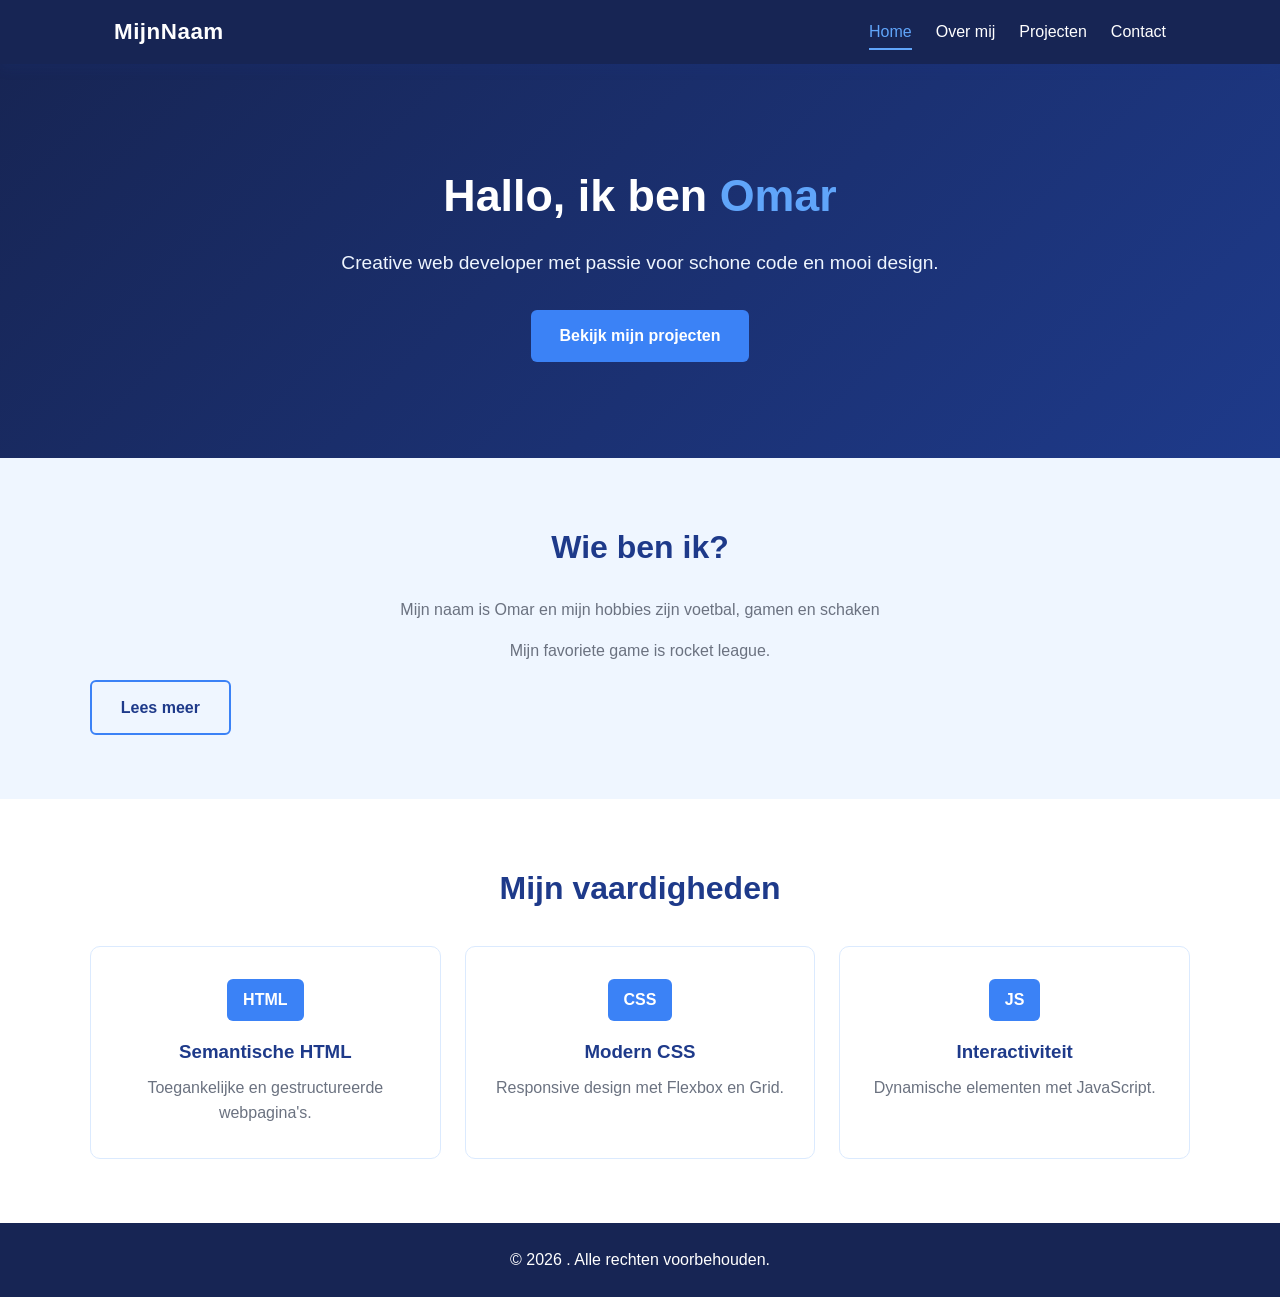
==== index.html @ 49e545e5 "Projectenpagina met 3 projecten + README historie" ====
<!DOCTYPE html>
<html lang="nl">
<head>
    <meta charset="UTF-8">
    <meta name="viewport" content="width=device-width, initial-scale=1.0">
    <meta name="description" content="Persoonlijke website - portfolio en contact">
    <title>Home | Persoonlijke Website</title>
    <link rel="stylesheet" href="css/style.css">
    <link rel="stylesheet" href="css/responsive.css">
</head>
<body>
    <header class="header">
        <nav class="navbar">
            <a href="index.html" class="logo">MijnNaam</a>
            <button class="menu-toggle" id="menuToggle" aria-label="Menu openen">
                <span></span>
                <span></span>
                <span></span>
            </button>
            <ul class="nav-links" id="navLinks">
                <li><a href="index.html" class="active">Home</a></li>
                <li><a href="pages/over-mij.html">Over mij</a></li>
                <li><a href="pages/projecten.html">Projecten</a></li>
                <li><a href="pages/contact.html">Contact</a></li>
            </ul>
        </nav>
    </header>

    <main>
        <section class="hero">
            <div class="hero-content">
                <h1>Hallo, ik ben <span class="highlight">Omar</span></h1>
                <p class="subtitle">Creative web developer met passie voor schone code en mooi design.</p>
                <a href="pages/projecten.html" class="btn btn-primary">Bekijk mijn projecten</a>
            </div>
        </section>

        <section class="section about-preview">
            <div class="container">
                <h2>Wie ben ik?</h2>
                <p>Mijn naam is Omar en mijn hobbies zijn voetbal, gamen en schaken</p>
                <p>Mijn favoriete game is rocket league.</p>
                <a href="pages/over-mij.html" class="btn btn-secondary">Lees meer</a>
            </div>
        </section>

        <section class="section features">
            <div class="container">
                <h2>Mijn vaardigheden</h2>
                <div class="cards">
                    <article class="card">
                        <div class="card-icon">HTML</div>
                        <h3>Semantische HTML</h3>
                        <p>Toegankelijke en gestructureerde webpagina's.</p>
                    </article>
                    <article class="card">
                        <div class="card-icon">CSS</div>
                        <h3>Modern CSS</h3>
                        <p>Responsive design met Flexbox en Grid.</p>
                    </article>
                    <article class="card">
                        <div class="card-icon">JS</div>
                        <h3>Interactiviteit</h3>
                        <p>Dynamische elementen met JavaScript.</p>
                    </article>
                </div>
            </div>
        </section>
    </main>

    <footer class="footer">
        <p>&copy; 2026 . Alle rechten voorbehouden.</p>
    </footer>

    <script src="js/script.js"></script>
</body>
</html>
---- css/style.css ----
:root {
    --color-primary: #1e3a8a;
    --color-primary-dark: #172554;
    --color-primary-light: #3b82f6;
    --color-accent: #60a5fa;
    --color-bg: #ffffff;
    --color-bg-alt: #eff6ff;
    --color-text: #1f2937;
    --color-text-light: #6b7280;
    --color-white: #ffffff;
    --shadow: 0 4px 12px rgba(30, 58, 138, 0.15);
    --radius: 10px;
}

* {
    margin: 0;
    padding: 0;
    box-sizing: border-box;
}

body {
    font-family: 'Segoe UI', Arial, sans-serif;
    line-height: 1.6;
    color: var(--color-text);
    background-color: var(--color-bg);
}

a {
    text-decoration: none;
    color: inherit;
}

img {
    max-width: 100%;
    display: block;
}

/* ---------- Header & Navigatie ---------- */
.header {
    background-color: var(--color-primary-dark);
    position: sticky;
    top: 0;
    z-index: 100;
    box-shadow: var(--shadow);
}

.navbar {
    max-width: 1100px;
    margin: 0 auto;
    padding: 0 1.5rem;
    display: flex;
    align-items: center;
    justify-content: space-between;
    height: 64px;
}

.logo {
    color: var(--color-white);
    font-size: 1.4rem;
    font-weight: 700;
    letter-spacing: 0.5px;
}

.nav-links {
    list-style: none;
    display: flex;
    gap: 1.5rem;
}

.nav-links a {
    color: var(--color-white);
    padding: 0.5rem 0;
    border-bottom: 2px solid transparent;
    transition: color 0.3s, border-color 0.3s;
}

.nav-links a:hover,
.nav-links a.active {
    color: var(--color-accent);
    border-color: var(--color-accent);
}

.menu-toggle {
    display: none;
    flex-direction: column;
    gap: 5px;
    background: none;
    border: none;
    cursor: pointer;
    padding: 5px;
}

.menu-toggle span {
    width: 25px;
    height: 3px;
    background-color: var(--color-white);
    border-radius: 2px;
    transition: transform 0.3s, opacity 0.3s;
}

/* ---------- Hero ---------- */
.hero {
    background: linear-gradient(135deg, var(--color-primary-dark), var(--color-primary));
    color: var(--color-white);
    text-align: center;
    padding: 6rem 1.5rem;
}

.hero-content h1 {
    font-size: 2.8rem;
    margin-bottom: 1rem;
}

.highlight {
    color: var(--color-accent);
}

.subtitle {
    font-size: 1.2rem;
    max-width: 600px;
    margin: 0 auto 2rem;
    color: var(--color-bg-alt);
}

/* ---------- Secties ---------- */
.section {
    padding: 4rem 1.5rem;
}

.section:nth-of-type(even) {
    background-color: var(--color-bg-alt);
}

.container {
    max-width: 1100px;
    margin: 0 auto;
}

.section h2 {
    font-size: 2rem;
    color: var(--color-primary);
    margin-bottom: 1.5rem;
    text-align: center;
}

.section p {
    margin-bottom: 1rem;
    color: var(--color-text-light);
    max-width: 700px;
    text-align: center;
    margin-left: auto;
    margin-right: auto;
}

/* ---------- Kaarten ---------- */
.cards {
    display: grid;
    grid-template-columns: repeat(3, 1fr);
    gap: 1.5rem;
    margin-top: 2rem;
}

.card {
    background-color: var(--color-bg);
    border: 1px solid #dbeafe;
    border-radius: var(--radius);
    padding: 2rem 1.5rem;
    text-align: center;
    transition: transform 0.3s, box-shadow 0.3s;
}

.card:hover {
    transform: translateY(-5px);
    box-shadow: var(--shadow);
}

.card-icon {
    display: inline-block;
    background-color: var(--color-primary-light);
    color: var(--color-white);
    font-weight: 700;
    padding: 0.5rem 1rem;
    border-radius: 6px;
    margin-bottom: 1rem;
}

.card h3 {
    color: var(--color-primary);
    margin-bottom: 0.5rem;
}

.card p {
    color: var(--color-text-light);
    margin: 0;
}

/* ---------- Knoppen ---------- */
.btn {
    display: inline-block;
    padding: 0.8rem 1.8rem;
    border-radius: 6px;
    font-weight: 600;
    transition: background-color 0.3s, transform 0.3s;
}

.btn-primary {
    background-color: var(--color-primary-light);
    color: var(--color-white);
}

.btn-primary:hover {
    background-color: var(--color-primary);
    transform: translateY(-2px);
}

.btn-secondary {
    background-color: transparent;
    color: var(--color-primary);
    border: 2px solid var(--color-primary-light);
}

.btn-secondary:hover {
    background-color: var(--color-primary-light);
    color: var(--color-white);
}

/* ---------- Pagina layout (over-mij, projecten, contact) ---------- */
.page-header {
    background: linear-gradient(135deg, var(--color-primary-dark), var(--color-primary));
    color: var(--color-white);
    text-align: center;
    padding: 4rem 1.5rem;
}

.page-header h1 {
    font-size: 2.5rem;
}

.page-content {
    padding: 3rem 1.5rem;
}

.grid-2 {
    display: grid;
    grid-template-columns: 1fr 1fr;
    gap: 2rem;
    align-items: start;
}

.grid-2 img {
    border-radius: var(--radius);
    box-shadow: var(--shadow);
}

/* ---------- Vaardighedenbare ---------- */
.skills li {
    margin-bottom: 1rem;
    list-style: none;
}

.skills span {
    display: block;
    font-weight: 600;
    margin-bottom: 0.3rem;
}

.progress {
    background-color: #dbeafe;
    border-radius: 999px;
    height: 10px;
    overflow: hidden;
}

.progress-fill {
    height: 100%;
    background: linear-gradient(90deg, var(--color-primary-light), var(--color-primary));
    border-radius: 999px;
}

/* ---------- Projecten ---------- */
.project-grid {
    display: grid;
    grid-template-columns: repeat(2, 1fr);
    gap: 1.5rem;
}

.project-card {
    background-color: var(--color-bg);
    border: 1px solid #dbeafe;
    border-radius: var(--radius);
    overflow: hidden;
    transition: transform 0.3s, box-shadow 0.3s;
}

.project-card:hover {
    transform: translateY(-5px);
    box-shadow: var(--shadow);
}

.project-image {
    background-color: var(--color-primary-light);
    height: 180px;
    display: flex;
    align-items: center;
    justify-content: center;
    color: var(--color-white);
    font-size: 3rem;
}

.project-body {
    padding: 1.5rem;
}

.project-body h3 {
    color: var(--color-primary);
    margin-bottom: 0.5rem;
}

.project-body p {
    color: var(--color-text-light);
    margin: 0;
}

.project-body .tag {
    display: inline-block;
    background-color: var(--color-bg-alt);
    color: var(--color-primary);
    border: 1px solid #bfdbfe;
    border-radius: 999px;
    font-size: 0.8rem;
    padding: 0.2rem 0.8rem;
    margin: 0.5rem 0.25rem 0 0;
}

/* ---------- Contactformulier ---------- */
.form-group {
    margin-bottom: 1.5rem;
}

.form-group label {
    display: block;
    font-weight: 600;
    margin-bottom: 0.4rem;
    color: var(--color-primary);
}

.form-group input,
.form-group textarea {
    width: 100%;
    padding: 0.8rem;
    border: 1px solid #bfdbfe;
    border-radius: 6px;
    font-family: inherit;
    font-size: 1rem;
    transition: border-color 0.3s;
}

.form-group input:focus,
.form-group textarea:focus {
    outline: none;
    border-color: var(--color-primary-light);
    box-shadow: 0 0 0 3px rgba(59, 130, 246, 0.2);
}

.form-error {
    color: #dc2626;
    font-size: 0.85rem;
    margin-top: 0.3rem;
}

.form-success {
    background-color: #eff6ff;
    border: 1px solid #bfdbfe;
    color: var(--color-primary);
    border-radius: var(--radius);
    padding: 1rem;
    margin-bottom: 1.5rem;
    text-align: center;
}

/* ---------- Footer ---------- */
.footer {
    background-color: var(--color-primary-dark);
    color: var(--color-white);
    text-align: center;
    padding: 1.5rem;
}

.footer p {
    margin: 0;
}
---- css/responsive.css ----
/* ---------- Responsive Design ---------- */

@media (max-width: 768px) {
    .menu-toggle {
        display: flex;
    }

    .nav-links {
        position: absolute;
        top: 64px;
        left: 0;
        right: 0;
        background-color: var(--color-primary-dark);
        flex-direction: column;
        align-items: center;
        padding: 1rem 0;
        gap: 0.5rem;
        display: none;
    }

    .nav-links.open {
        display: flex;
    }

    .nav-links a {
        padding: 0.75rem 1.5rem;
        display: block;
    }

    .hero-content h1 {
        font-size: 2rem;
    }

    .cards,
    .grid-2,
    .project-grid {
        grid-template-columns: 1fr;
    }
}

@media (max-width: 1024px) {
    .navbar {
        padding: 0 1rem;
    }
}
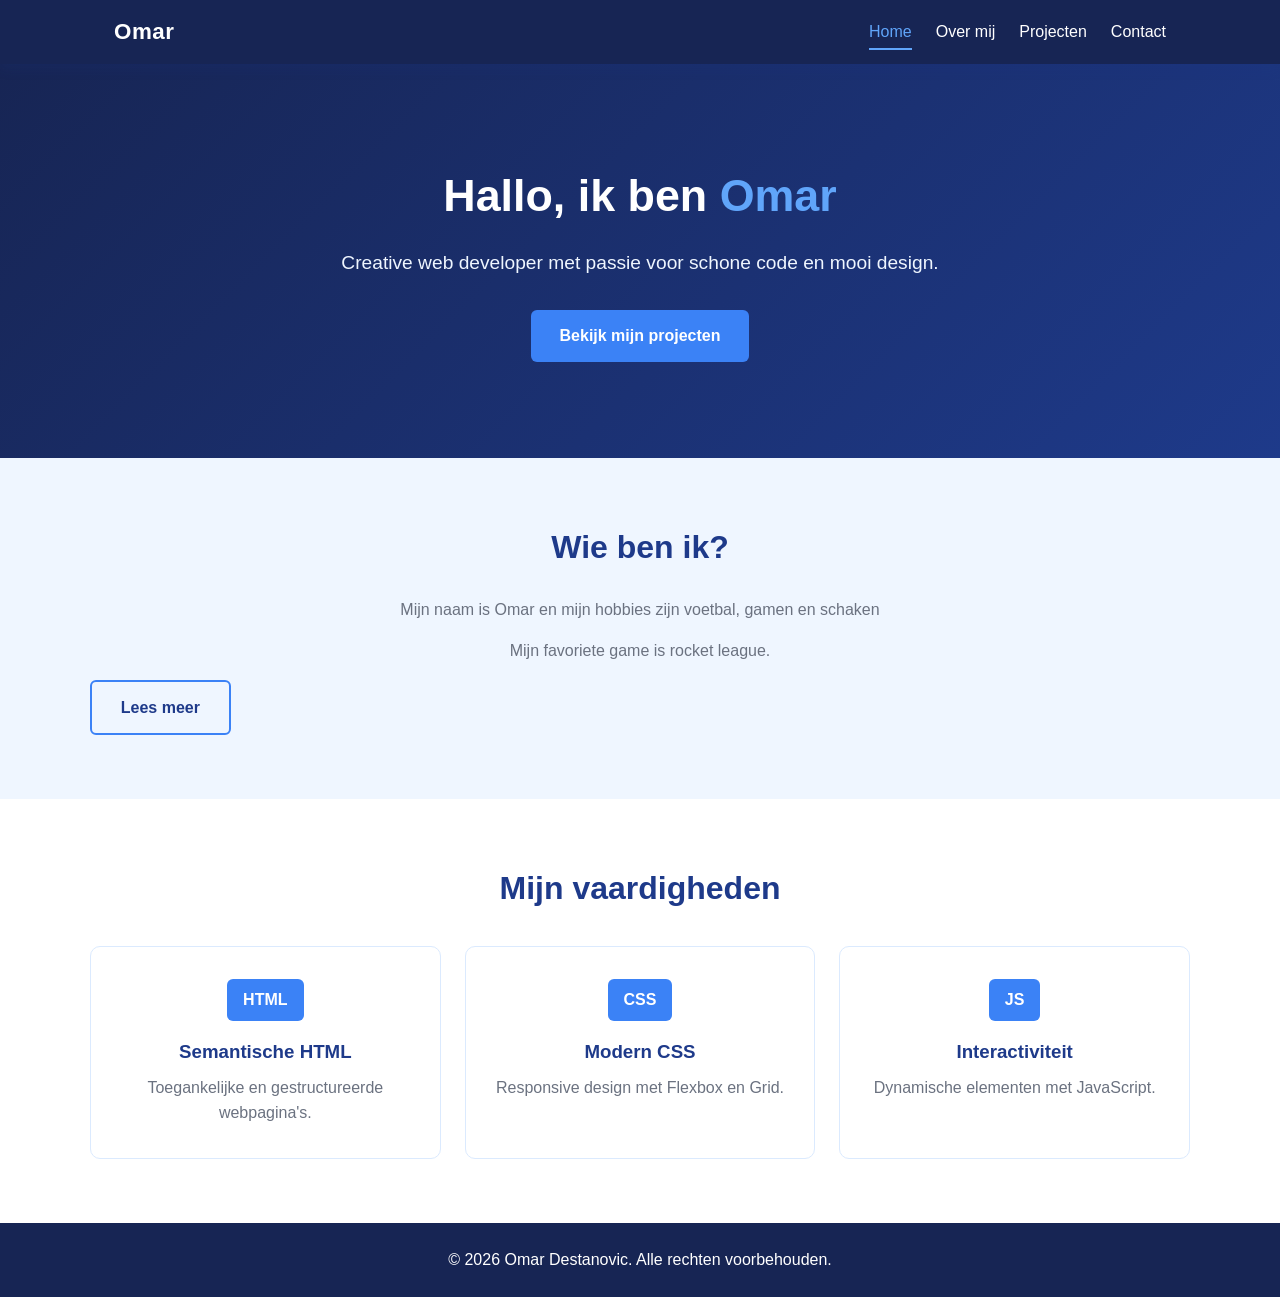
==== commit a16bace3: "Naam consistent: Omar in logo en footer" ====
--- a/index.html
+++ b/index.html
@@ -11,7 +11,7 @@
 <body>
     <header class="header">
         <nav class="navbar">
-            <a href="index.html" class="logo">MijnNaam</a>
+            <a href="index.html" class="logo">Omar</a>
             <button class="menu-toggle" id="menuToggle" aria-label="Menu openen">
                 <span></span>
                 <span></span>
@@ -69,7 +69,7 @@
     </main>
 
     <footer class="footer">
-        <p>&copy; 2026 . Alle rechten voorbehouden.</p>
+        <p>&copy; 2026 Omar Destanovic. Alle rechten voorbehouden.</p>
     </footer>
 
     <script src="js/script.js"></script>
